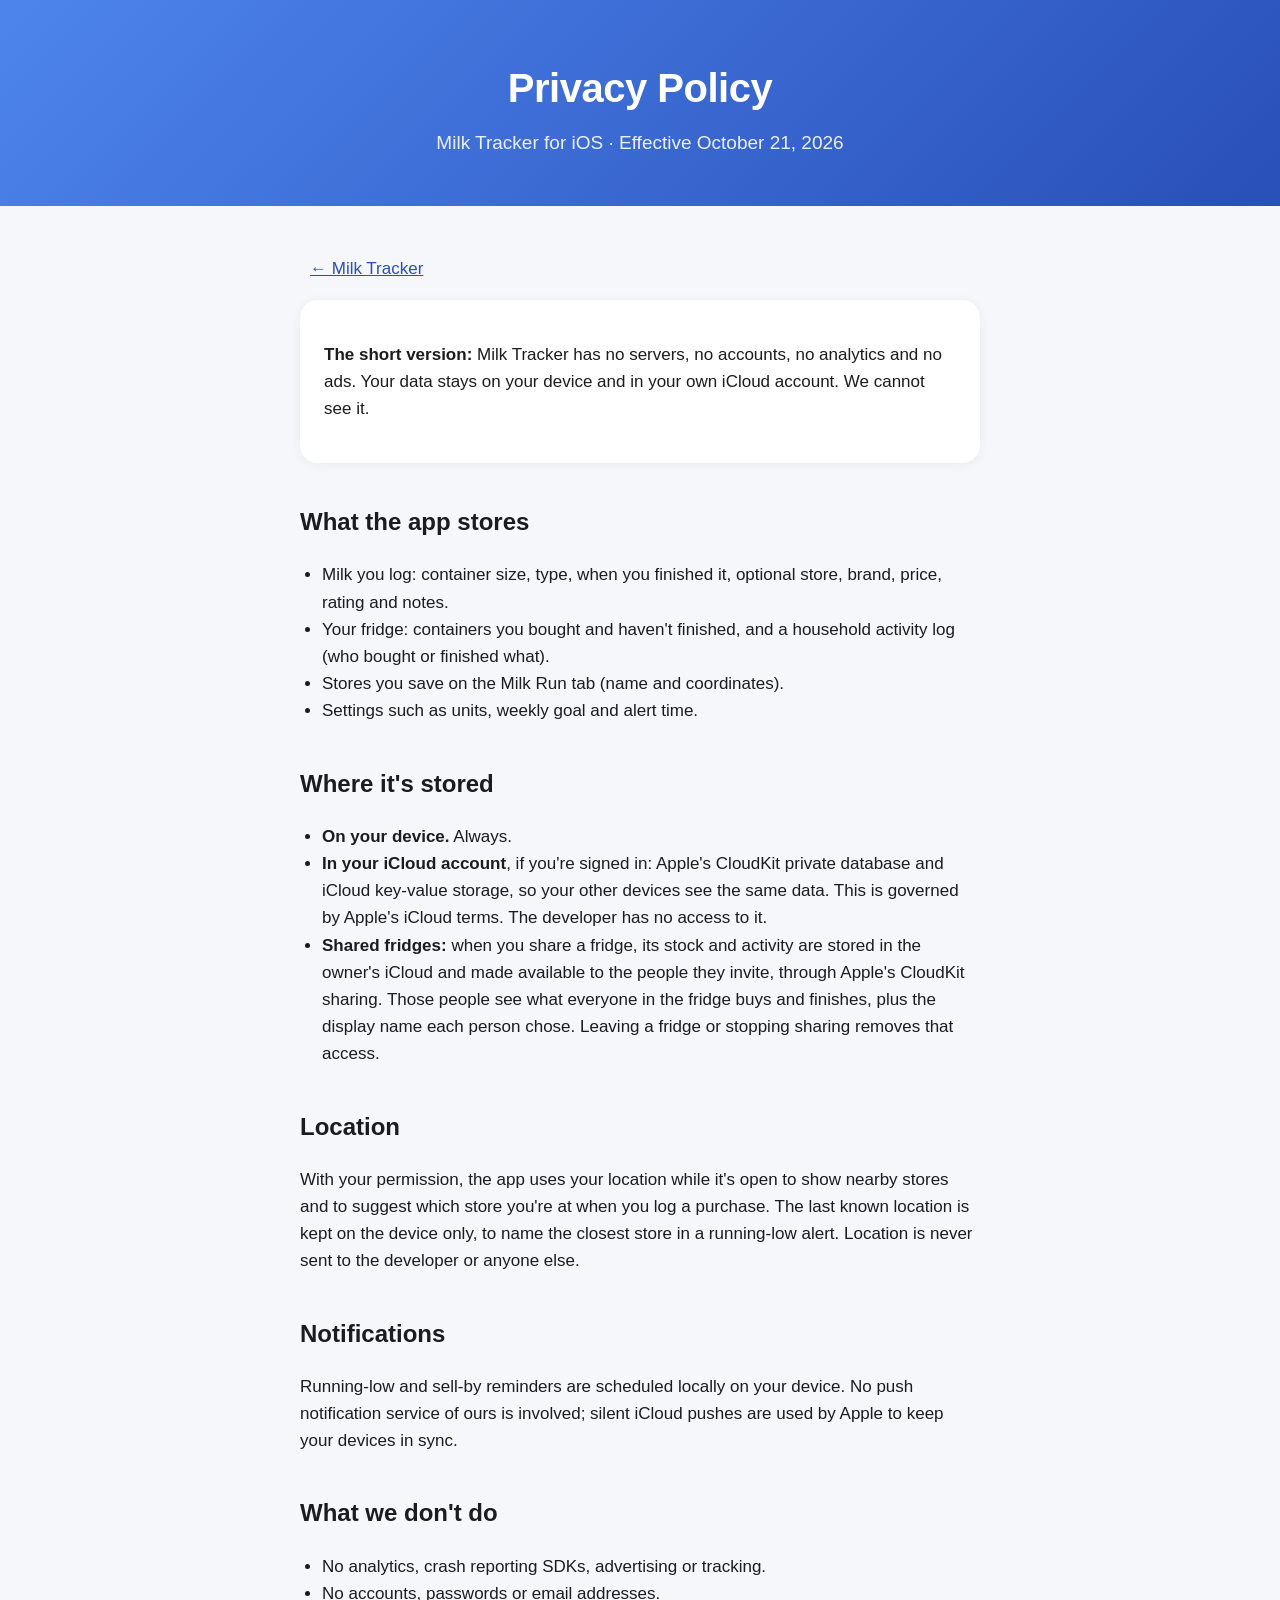
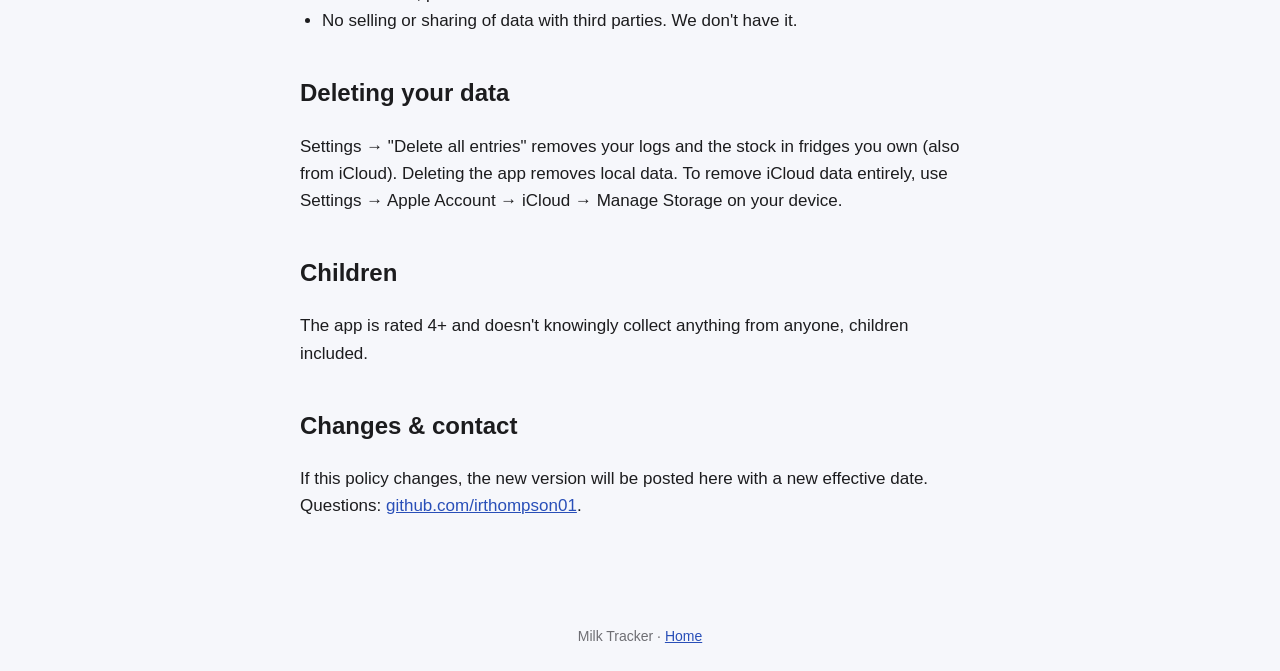
==== privacy.html @ b1fdac16 "Milk Tracker support and privacy pages" ====
<!doctype html>
<html lang="en">
<head>
<meta charset="utf-8">
<meta name="viewport" content="width=device-width, initial-scale=1">
<title>Milk Tracker – Privacy Policy</title>
<link rel="stylesheet" href="style.css">
</head>
<body>
<header>
  <h1>Privacy Policy</h1>
  <p>Milk Tracker for iOS · Effective October 21, 2026</p>
</header>
<main>
  <p class="nav"><a href="index.html">← Milk Tracker</a></p>
  <div class="card">
    <p><strong>The short version:</strong> Milk Tracker has no servers, no accounts, no analytics and no ads. Your data stays on your device and in your own iCloud account. We cannot see it.</p>
  </div>

  <h2>What the app stores</h2>
  <ul>
    <li>Milk you log: container size, type, when you finished it, optional store, brand, price, rating and notes.</li>
    <li>Your fridge: containers you bought and haven't finished, and a household activity log (who bought or finished what).</li>
    <li>Stores you save on the Milk Run tab (name and coordinates).</li>
    <li>Settings such as units, weekly goal and alert time.</li>
  </ul>

  <h2>Where it's stored</h2>
  <ul>
    <li><strong>On your device.</strong> Always.</li>
    <li><strong>In your iCloud account</strong>, if you're signed in: Apple's CloudKit private database and iCloud key-value storage, so your other devices see the same data. This is governed by Apple's iCloud terms. The developer has no access to it.</li>
    <li><strong>Shared fridges:</strong> when you share a fridge, its stock and activity are stored in the owner's iCloud and made available to the people they invite, through Apple's CloudKit sharing. Those people see what everyone in the fridge buys and finishes, plus the display name each person chose. Leaving a fridge or stopping sharing removes that access.</li>
  </ul>

  <h2>Location</h2>
  <p>With your permission, the app uses your location while it's open to show nearby stores and to suggest which store you're at when you log a purchase. The last known location is kept on the device only, to name the closest store in a running-low alert. Location is never sent to the developer or anyone else.</p>

  <h2>Notifications</h2>
  <p>Running-low and sell-by reminders are scheduled locally on your device. No push notification service of ours is involved; silent iCloud pushes are used by Apple to keep your devices in sync.</p>

  <h2>What we don't do</h2>
  <ul>
    <li>No analytics, crash reporting SDKs, advertising or tracking.</li>
    <li>No accounts, passwords or email addresses.</li>
    <li>No selling or sharing of data with third parties. We don't have it.</li>
  </ul>

  <h2>Deleting your data</h2>
  <p>Settings → "Delete all entries" removes your logs and the stock in fridges you own (also from iCloud). Deleting the app removes local data. To remove iCloud data entirely, use Settings → Apple Account → iCloud → Manage Storage on your device.</p>

  <h2>Children</h2>
  <p>The app is rated 4+ and doesn't knowingly collect anything from anyone, children included.</p>

  <h2>Changes & contact</h2>
  <p>If this policy changes, the new version will be posted here with a new effective date. Questions: <a href="https://github.com/irthompson01">github.com/irthompson01</a>.</p>
</main>
<footer>Milk Tracker · <a href="index.html">Home</a></footer>
</body>
</html>
---- style.css ----
:root { --blue: #4d85ed; --deep: #294fb8; --cream: #fffaf0; --ink: #1c1c1e; --muted: #6e6e73; }
* { box-sizing: border-box; }
body { margin: 0; font: 17px/1.6 -apple-system, BlinkMacSystemFont, "SF Pro Text", Helvetica, Arial, sans-serif; color: var(--ink); background: #f6f7fb; }
header { background: linear-gradient(135deg, var(--blue), var(--deep)); color: #fff; padding: 56px 20px 48px; text-align: center; }
header h1 { margin: 0 0 8px; font-size: 40px; letter-spacing: -0.5px; }
header p { margin: 0; opacity: .9; font-size: 19px; }
main { max-width: 720px; margin: 0 auto; padding: 32px 20px 64px; }
h2 { margin-top: 40px; font-size: 24px; }
ul { padding-left: 22px; }
a { color: var(--deep); }
footer { text-align: center; color: var(--muted); font-size: 14px; padding: 24px; }
.card { background: #fff; border-radius: 18px; padding: 24px; box-shadow: 0 2px 12px rgba(0,0,0,.05); margin: 16px 0; }
.nav a { margin: 0 10px; }
@media (prefers-color-scheme: dark) {
  body { background: #0f1115; color: #f2f2f7; } .card { background: #1c1f26; box-shadow: none; } a { color: #8fb3ff; } footer { color: #9a9aa3; }
}
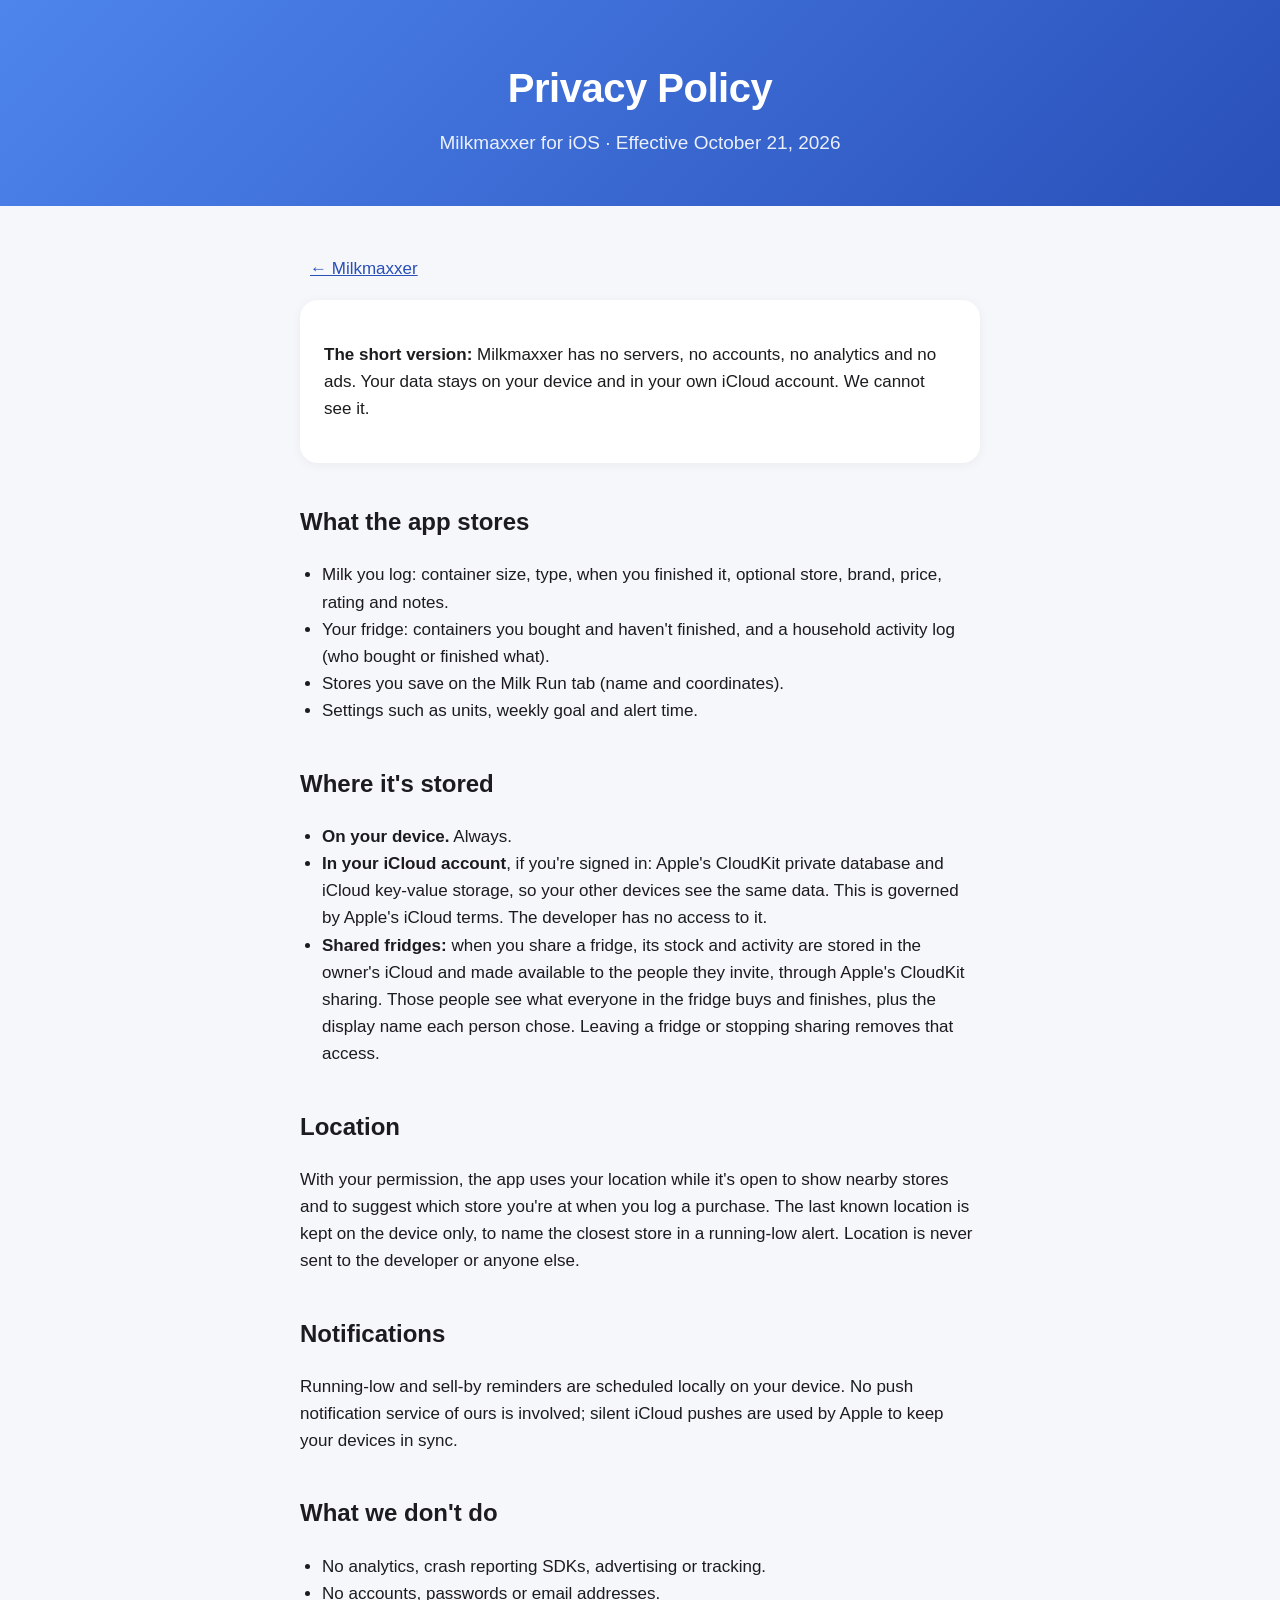
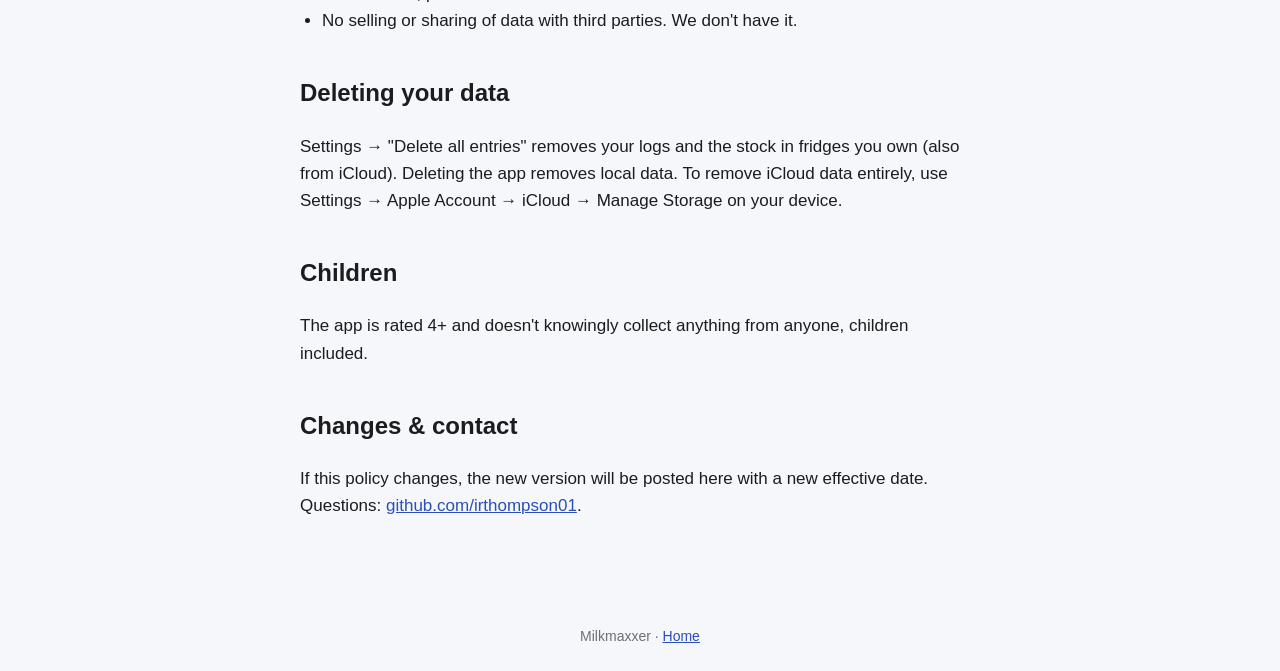
==== commit 668c6f95: "Rename to Milkmaxxer Co-Authored-By: Claude Fable 5.1 <noreply@anthropic.com>" ====
--- a/privacy.html
+++ b/privacy.html
@@ -3,18 +3,18 @@
 <head>
 <meta charset="utf-8">
 <meta name="viewport" content="width=device-width, initial-scale=1">
-<title>Milk Tracker – Privacy Policy</title>
+<title>Milkmaxxer – Privacy Policy</title>
 <link rel="stylesheet" href="style.css">
 </head>
 <body>
 <header>
   <h1>Privacy Policy</h1>
-  <p>Milk Tracker for iOS · Effective October 21, 2026</p>
+  <p>Milkmaxxer for iOS · Effective October 21, 2026</p>
 </header>
 <main>
-  <p class="nav"><a href="index.html">← Milk Tracker</a></p>
+  <p class="nav"><a href="index.html">← Milkmaxxer</a></p>
   <div class="card">
-    <p><strong>The short version:</strong> Milk Tracker has no servers, no accounts, no analytics and no ads. Your data stays on your device and in your own iCloud account. We cannot see it.</p>
+    <p><strong>The short version:</strong> Milkmaxxer has no servers, no accounts, no analytics and no ads. Your data stays on your device and in your own iCloud account. We cannot see it.</p>
   </div>
 
   <h2>What the app stores</h2>
@@ -54,6 +54,6 @@
   <h2>Changes & contact</h2>
   <p>If this policy changes, the new version will be posted here with a new effective date. Questions: <a href="https://github.com/irthompson01">github.com/irthompson01</a>.</p>
 </main>
-<footer>Milk Tracker · <a href="index.html">Home</a></footer>
+<footer>Milkmaxxer · <a href="index.html">Home</a></footer>
 </body>
 </html>
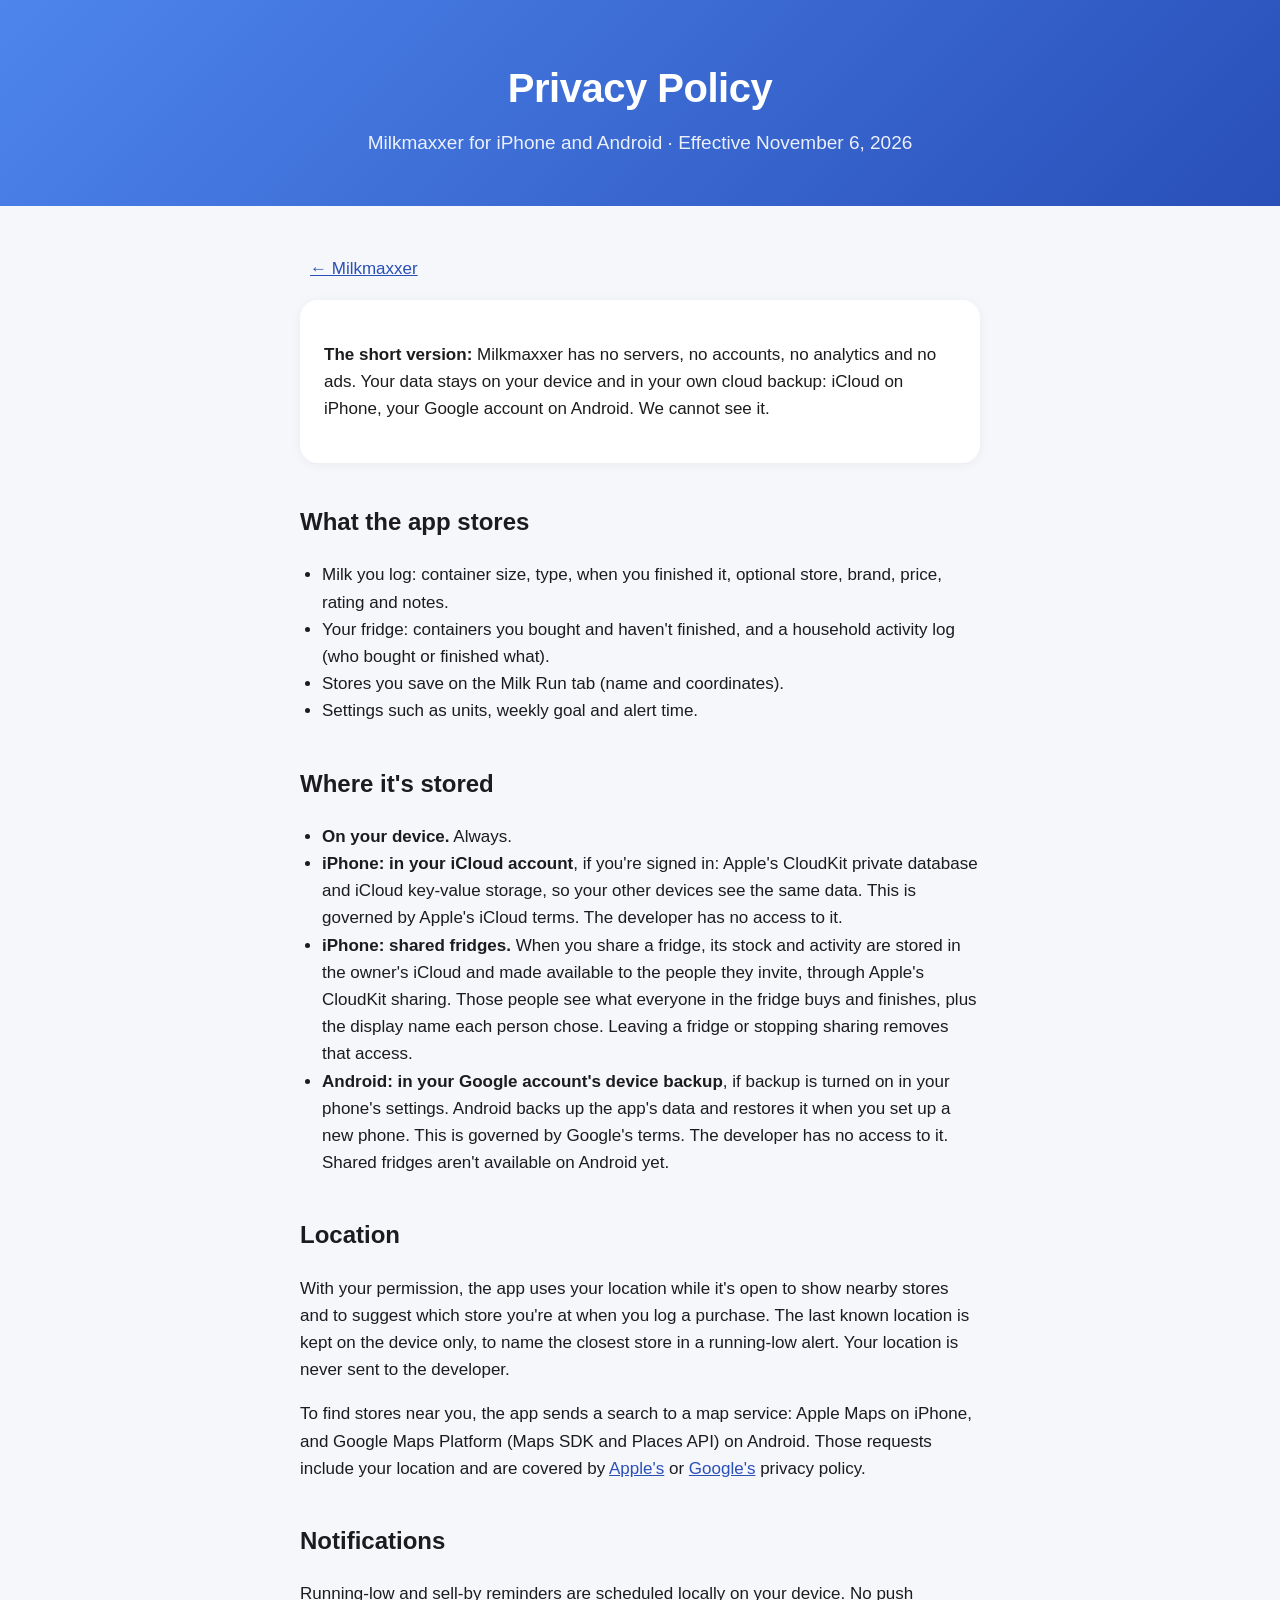
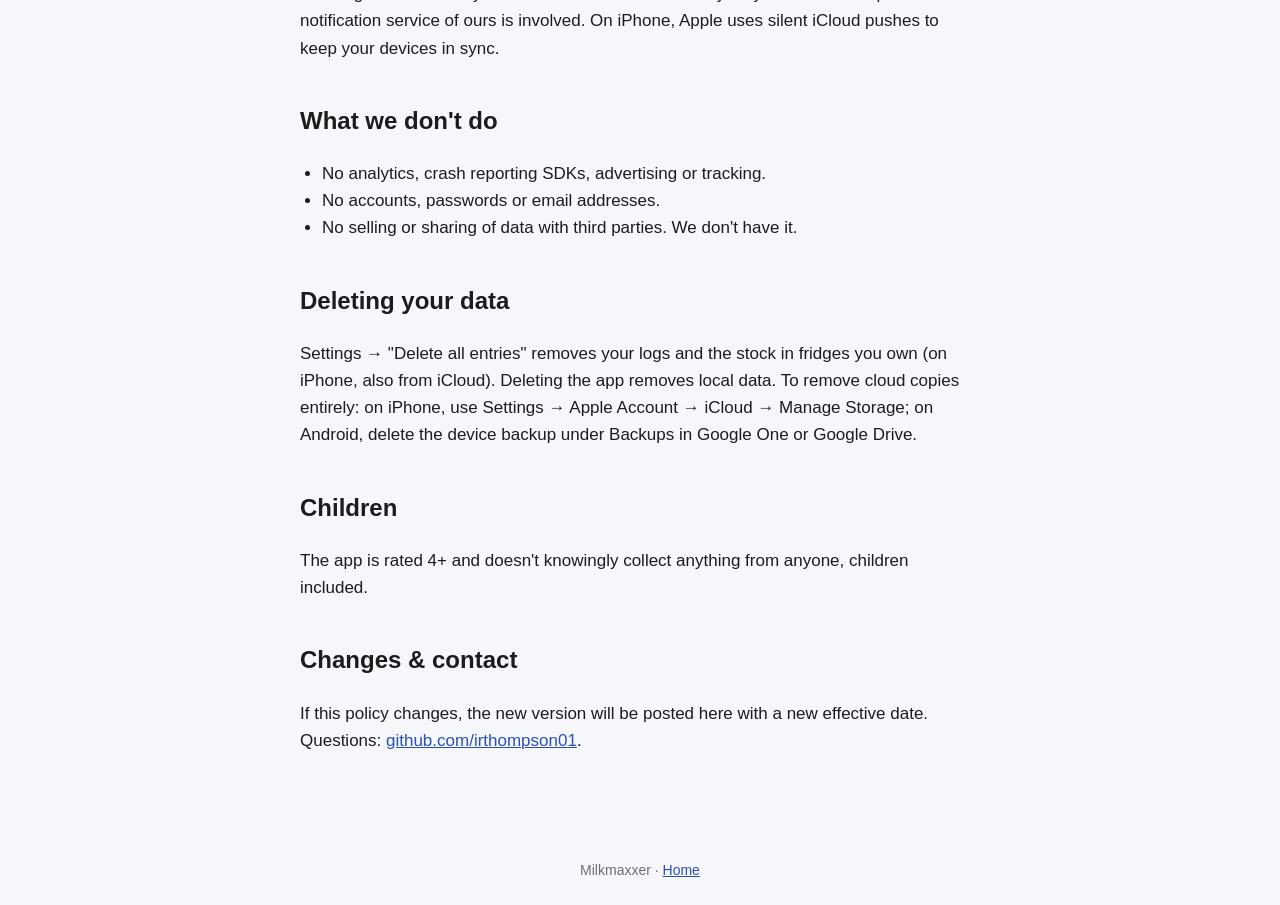
==== commit 69b5f815: "Privacy policy: cover the Android app Adds where Android keeps data (the phone and the user's Google" ====
--- a/privacy.html
+++ b/privacy.html
@@ -9,12 +9,12 @@
 <body>
 <header>
   <h1>Privacy Policy</h1>
-  <p>Milkmaxxer for iOS · Effective October 21, 2026</p>
+  <p>Milkmaxxer for iPhone and Android · Effective November 6, 2026</p>
 </header>
 <main>
   <p class="nav"><a href="index.html">← Milkmaxxer</a></p>
   <div class="card">
-    <p><strong>The short version:</strong> Milkmaxxer has no servers, no accounts, no analytics and no ads. Your data stays on your device and in your own iCloud account. We cannot see it.</p>
+    <p><strong>The short version:</strong> Milkmaxxer has no servers, no accounts, no analytics and no ads. Your data stays on your device and in your own cloud backup: iCloud on iPhone, your Google account on Android. We cannot see it.</p>
   </div>
 
   <h2>What the app stores</h2>
@@ -28,15 +28,17 @@
   <h2>Where it's stored</h2>
   <ul>
     <li><strong>On your device.</strong> Always.</li>
-    <li><strong>In your iCloud account</strong>, if you're signed in: Apple's CloudKit private database and iCloud key-value storage, so your other devices see the same data. This is governed by Apple's iCloud terms. The developer has no access to it.</li>
-    <li><strong>Shared fridges:</strong> when you share a fridge, its stock and activity are stored in the owner's iCloud and made available to the people they invite, through Apple's CloudKit sharing. Those people see what everyone in the fridge buys and finishes, plus the display name each person chose. Leaving a fridge or stopping sharing removes that access.</li>
+    <li><strong>iPhone: in your iCloud account</strong>, if you're signed in: Apple's CloudKit private database and iCloud key-value storage, so your other devices see the same data. This is governed by Apple's iCloud terms. The developer has no access to it.</li>
+    <li><strong>iPhone: shared fridges.</strong> When you share a fridge, its stock and activity are stored in the owner's iCloud and made available to the people they invite, through Apple's CloudKit sharing. Those people see what everyone in the fridge buys and finishes, plus the display name each person chose. Leaving a fridge or stopping sharing removes that access.</li>
+    <li><strong>Android: in your Google account's device backup</strong>, if backup is turned on in your phone's settings. Android backs up the app's data and restores it when you set up a new phone. This is governed by Google's terms. The developer has no access to it. Shared fridges aren't available on Android yet.</li>
   </ul>
 
   <h2>Location</h2>
-  <p>With your permission, the app uses your location while it's open to show nearby stores and to suggest which store you're at when you log a purchase. The last known location is kept on the device only, to name the closest store in a running-low alert. Location is never sent to the developer or anyone else.</p>
+  <p>With your permission, the app uses your location while it's open to show nearby stores and to suggest which store you're at when you log a purchase. The last known location is kept on the device only, to name the closest store in a running-low alert. Your location is never sent to the developer.</p>
+  <p>To find stores near you, the app sends a search to a map service: Apple Maps on iPhone, and Google Maps Platform (Maps SDK and Places API) on Android. Those requests include your location and are covered by <a href="https://www.apple.com/legal/privacy/">Apple's</a> or <a href="https://policies.google.com/privacy">Google's</a> privacy policy.</p>
 
   <h2>Notifications</h2>
-  <p>Running-low and sell-by reminders are scheduled locally on your device. No push notification service of ours is involved; silent iCloud pushes are used by Apple to keep your devices in sync.</p>
+  <p>Running-low and sell-by reminders are scheduled locally on your device. No push notification service of ours is involved. On iPhone, Apple uses silent iCloud pushes to keep your devices in sync.</p>
 
   <h2>What we don't do</h2>
   <ul>
@@ -46,7 +48,7 @@
   </ul>
 
   <h2>Deleting your data</h2>
-  <p>Settings → "Delete all entries" removes your logs and the stock in fridges you own (also from iCloud). Deleting the app removes local data. To remove iCloud data entirely, use Settings → Apple Account → iCloud → Manage Storage on your device.</p>
+  <p>Settings → "Delete all entries" removes your logs and the stock in fridges you own (on iPhone, also from iCloud). Deleting the app removes local data. To remove cloud copies entirely: on iPhone, use Settings → Apple Account → iCloud → Manage Storage; on Android, delete the device backup under Backups in Google One or Google Drive.</p>
 
   <h2>Children</h2>
   <p>The app is rated 4+ and doesn't knowingly collect anything from anyone, children included.</p>
